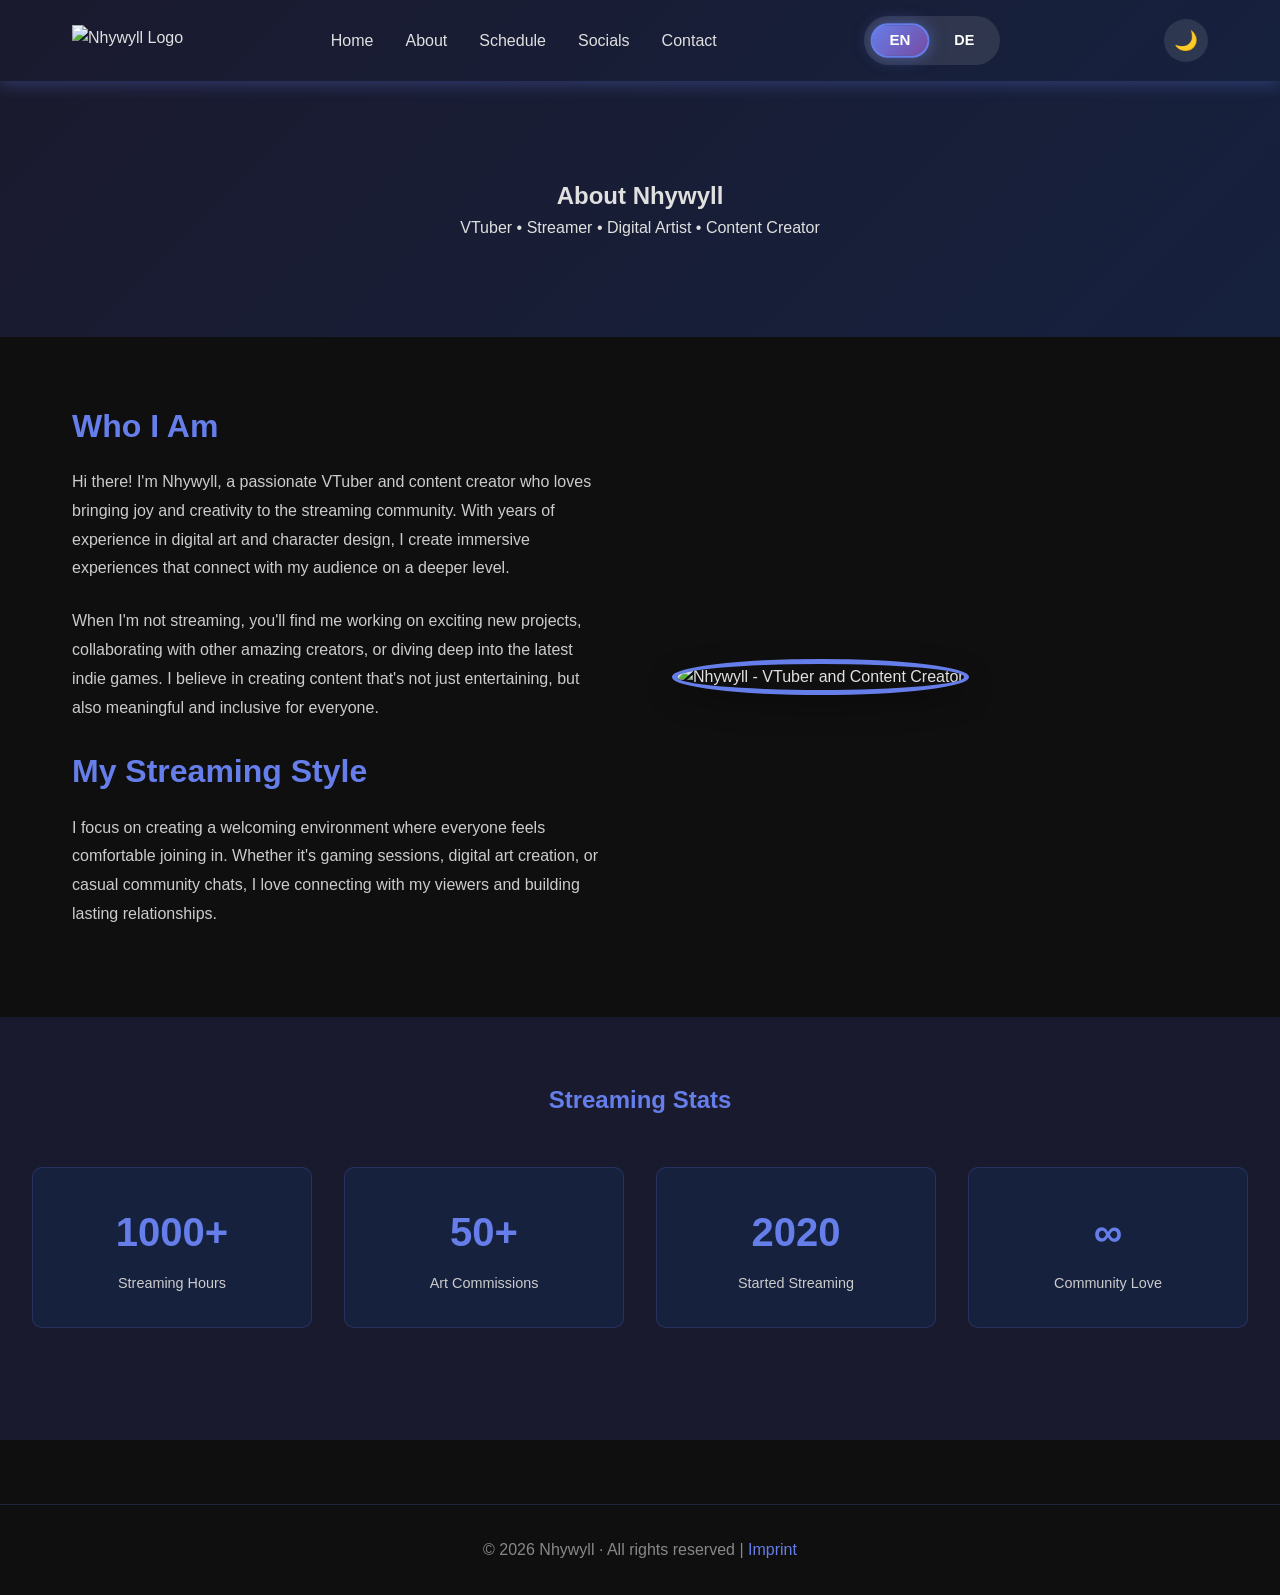
==== about.html @ d64be57c "Add About page, media assets, and nav updates Introduce a new about.html with profile, stats and her" ====
<!DOCTYPE html>
<html lang="en">
<head>
    <meta charset="UTF-8">
    <meta name="viewport" content="width=device-width, initial-scale=1.0">
    <meta name="description" content="Learn more about Nhywyll - VTuber, streamer, digital artist, and content creator. Discover my story, streaming style, and creative journey.">
    <meta name="keywords" content="about Nhywyll, VTuber bio, streamer background, digital artist, content creator story">
    <meta name="author" content="Nhywyll">
    <meta name="robots" content="index, follow">
    <link rel="icon" type="image/x-icon" href="images/favicon.ico">
    <link rel="apple-touch-icon" href="images/favicon.png">
    <title>About | Nhywyll</title>
    <link rel="stylesheet" href="styles.css">
    <style>
        .about-hero {
            background: linear-gradient(135deg, var(--bg-secondary) 0%, var(--bg-card) 100%);
            color: var(--text-primary);
            padding: 6rem 2rem;
            text-align: center;
        }

        .about-content {
            display: grid;
            grid-template-columns: 1fr 1fr;
            gap: 4rem;
            align-items: center;
            max-width: 1200px;
            margin: 4rem auto;
            padding: 0 2rem;
        }

        .profile-image {
            width: 300px;
            height: 300px;
            border-radius: 50%;
            object-fit: cover;
            border: 5px solid var(--accent-primary);
            box-shadow: 0 10px 30px rgba(0, 0, 0, 0.3);
            margin: 0 auto;
        }

        .about-text h2 {
            color: var(--accent-primary);
            font-size: 2rem;
            margin-bottom: 1rem;
        }

        .about-text p {
            margin-bottom: 1.5rem;
            line-height: 1.8;
            color: var(--text-secondary);
        }

        .stats {
            display: grid;
            grid-template-columns: repeat(auto-fit, minmax(150px, 1fr));
            gap: 2rem;
            margin: 3rem 0;
        }

        .stat-card {
            background: var(--bg-card);
            padding: 2rem;
            border-radius: 10px;
            border: 1px solid var(--border-color);
            text-align: center;
            transition: transform 0.3s;
        }

        .stat-card:hover {
            transform: translateY(-5px);
        }

        .stat-number {
            font-size: 2.5rem;
            font-weight: bold;
            color: var(--accent-primary);
            margin-bottom: 0.5rem;
        }

        .stat-label {
            color: var(--text-secondary);
            font-size: 0.9rem;
        }

        @media (max-width: 768px) {
            .about-content {
                grid-template-columns: 1fr;
                text-align: center;
            }

            .profile-image {
                width: 250px;
                height: 250px;
            }
        }
    </style>
</head>
<body>
    <header>
        <nav>
            <a href="index.html" style="text-decoration: none;"><img src="images/logo-white.png" alt="Nhywyll Logo" class="logo"></a>
            <ul>
                <li><a href="index.html" data-i18n="nav_home">Home</a></li>
                <li><a href="about.html" data-i18n="nav_about">About</a></li>
                <li><a href="schedule.html" data-i18n="nav_schedule">Schedule</a></li>
                <li><a href="social.html" data-i18n="nav_streams">Socials</a></li>
                <li><a href="contact.html" data-i18n="nav_contact">Contact</a></li>
            </ul>
            <div class="language-switcher">
                <button class="lang-btn active" data-lang="en">EN</button>
                <button class="lang-btn" data-lang="de">DE</button>
            </div>
            <button id="theme-toggle" class="theme-btn" aria-label="Toggle theme" title="Toggle between dark and light theme">🌙</button>
        </nav>
    </header>

    <section class="about-hero">
        <h1>About Nhywyll</h1>
        <p>VTuber • Streamer • Digital Artist • Content Creator</p>
    </section>

    <div class="about-content">
        <div class="about-text">
            <h2>Who I Am</h2>
            <p>Hi there! I'm Nhywyll, a passionate VTuber and content creator who loves bringing joy and creativity to the streaming community. With years of experience in digital art and character design, I create immersive experiences that connect with my audience on a deeper level.</p>

            <p>When I'm not streaming, you'll find me working on exciting new projects, collaborating with other amazing creators, or diving deep into the latest indie games. I believe in creating content that's not just entertaining, but also meaningful and inclusive for everyone.</p>

            <h2>My Streaming Style</h2>
            <p>I focus on creating a welcoming environment where everyone feels comfortable joining in. Whether it's gaming sessions, digital art creation, or casual community chats, I love connecting with my viewers and building lasting relationships.</p>
        </div>

        <div class="profile-section">
            <img src="images/profile.jpg" alt="Nhywyll - VTuber and Content Creator" class="profile-image">
        </div>
    </div>

    <section style="background: var(--bg-secondary); padding: 4rem 2rem; text-align: center;">
        <h2 style="color: var(--accent-primary); margin-bottom: 2rem;">Streaming Stats</h2>
        <div class="stats">
            <div class="stat-card">
                <div class="stat-number">1000+</div>
                <div class="stat-label">Streaming Hours</div>
            </div>
            <div class="stat-card">
                <div class="stat-number">50+</div>
                <div class="stat-label">Art Commissions</div>
            </div>
            <div class="stat-card">
                <div class="stat-number">2020</div>
                <div class="stat-label">Started Streaming</div>
            </div>
            <div class="stat-card">
                <div class="stat-number">∞</div>
                <div class="stat-label">Community Love</div>
            </div>
        </div>
    </section>

    <footer>&copy; 2026 Nhywyll · All rights reserved | <a href="imprint.html" data-i18n="imprint_link">Imprint</a></footer>

    <button class="back-to-top" aria-label="Back to top" title="Scroll to top">↑</button>

    <script src="script.js"></script>
</body>
</html>
---- styles.css ----
* {
    margin: 0;
    padding: 0;
    box-sizing: border-box;
}

/* CSS Custom Properties for Themes */
:root {
    --bg-primary: #0f0f0f;
    --bg-secondary: #1a1a2e;
    --bg-card: #16213e;
    --text-primary: #e0e0e0;
    --text-secondary: #ccc;
    --text-muted: #888;
    --accent-primary: #667eea;
    --accent-secondary: #764ba2;
    --border-color: rgba(102, 126, 234, 0.2);
}

/* Light theme */
.light-theme {
    --bg-primary: #f8f9fa;
    --bg-secondary: #ffffff;
    --bg-card: #f1f3f4;
    --text-primary: #212529;
    --text-secondary: #495057;
    --text-muted: #6c757d;
    --accent-primary: #495057;
    --accent-secondary: #6c757d;
    --border-color: rgba(0, 0, 0, 0.1);
}

/* Accessibility: Focus styles for keyboard navigation */
*:focus {
    outline: 2px solid var(--accent-primary);
    outline-offset: 2px;
}

button:focus,
a:focus,
input:focus,
textarea:focus {
    outline: 3px solid var(--accent-primary);
    outline-offset: 2px;
    box-shadow: 0 0 0 3px rgba(102, 126, 234, 0.3);
}

/* Skip link for screen readers */
.skip-link {
    position: absolute;
    top: -40px;
    left: 6px;
    background: var(--accent-primary);
    color: white;
    padding: 8px;
    text-decoration: none;
    z-index: 1000;
    border-radius: 4px;
}

.skip-link:focus {
    top: 6px;
}

body {
    font-family: 'Segoe UI', Tahoma, Geneva, Verdana, sans-serif;
    line-height: 1.6;
    color: var(--text-primary);
    background: var(--bg-primary);
    transition: background-color 0.3s, color 0.3s;
}

header {
    background: linear-gradient(135deg, var(--bg-secondary) 0%, var(--bg-card) 100%);
    color: var(--text-primary);
    padding: 1rem 0;
    box-shadow: 0 4px 15px rgba(102, 126, 234, 0.3);
    position: sticky;
    top: 0;
    z-index: 100;
}

nav {
    display: flex;
    justify-content: space-between;
    align-items: center;
    max-width: 1200px;
    margin: 0 auto;
    padding: 0 2rem;
}

nav h1 {
    font-size: 1.8rem;
    font-weight: 700;
    background: linear-gradient(135deg, #667eea 0%, #764ba2 100%);
    -webkit-background-clip: text;
    -webkit-text-fill-color: transparent;
    background-clip: text;
    cursor: pointer;
    text-shadow: 0 0 20px rgba(102, 126, 234, 0.5), 0 1px 2px rgba(0, 0, 0, 0.8);
    transition: text-shadow 0.3s ease;
    color: #e0e0e0; /* Fallback for accessibility */
}

nav h1:hover {
    text-shadow: 0 0 30px rgba(102, 126, 234, 0.8), 0 0 40px rgba(118, 75, 162, 0.6), 0 1px 2px rgba(0, 0, 0, 0.8);
}

/* Logo image */
.logo {
    height: 40px;
    width: auto;
    transition: transform 0.3s ease;
}

.logo:hover {
    transform: scale(1.05);
}

nav ul {
    display: flex;
    list-style: none;
    gap: 2rem;
}

nav a {
    color: var(--text-primary);
    text-decoration: none;
    transition: color 0.3s, transform 0.2s;
    font-weight: 500;
    position: relative;
    padding-bottom: 5px;
}

nav a:hover {
    color: var(--accent-primary);
    transform: translateY(-2px);
}

nav a::after {
    content: '';
    position: absolute;
    bottom: 0;
    left: 0;
    width: 0;
    height: 2px;
    background: linear-gradient(90deg, var(--accent-primary), var(--accent-secondary));
    transition: width 0.3s ease;
}

nav a:hover::after {
    width: 100%;
}

nav a:hover {
    color: #667eea;
}

.language-switcher {
    display: flex;
    gap: 0.5rem;
    background: rgba(255,255,255,0.1);
    padding: 0.5rem;
    border-radius: 25px;
}

.theme-btn {
    background: rgba(255,255,255,0.1);
    border: 2px solid transparent;
    color: var(--text-primary);
    padding: 0.5rem;
    border-radius: 50%;
    cursor: pointer;
    font-size: 1.2rem;
    transition: all 0.3s;
    margin-left: 1rem;
}

.theme-btn:hover {
    background: rgba(255,255,255,0.2);
    transform: scale(1.1);
}

.lang-btn {
    background: transparent;
    color: white;
    border: 2px solid transparent;
    padding: 0.4rem 1rem;
    border-radius: 20px;
    cursor: pointer;
    transition: all 0.3s;
    font-weight: 600;
    font-size: 0.9rem;
}

.lang-btn.active {
    background: linear-gradient(135deg, var(--accent-primary), var(--accent-secondary));
    color: white;
    border-color: var(--accent-primary);
    box-shadow: 0 0 15px rgba(102, 126, 234, 0.5);
    transform: scale(1.05);
}

.lang-btn:hover {
    opacity: 0.9;
    transform: scale(1.02);
}

footer {
    background: var(--bg-primary);
    color: var(--text-muted);
    text-align: center;
    padding: 2rem;
    margin-top: 4rem;
    border-top: 1px solid var(--border-color);
}

footer a {
    color: var(--accent-primary);
    text-decoration: none;
    transition: color 0.3s;
}

footer a:hover {
    color: #8ac6ff;
    text-decoration: underline;
}

/* Back to top button */
.back-to-top {
    position: fixed;
    bottom: 2rem;
    right: 2rem;
    background: var(--accent-primary);
    color: white;
    border: none;
    border-radius: 50%;
    width: 50px;
    height: 50px;
    font-size: 1.2rem;
    cursor: pointer;
    opacity: 0;
    visibility: hidden;
    transition: all 0.3s;
    z-index: 1000;
    box-shadow: 0 4px 12px rgba(0, 0, 0, 0.3);
}

.back-to-top.show {
    opacity: 1;
    visibility: visible;
}

.back-to-top:hover {
    background: var(--accent-secondary);
    transform: translateY(-2px);
    box-shadow: 0 6px 16px rgba(0, 0, 0, 0.4);
}

@media (max-width: 768px) {
    nav {
        flex-direction: column;
        gap: 1rem;
    }

    nav ul {
        flex-direction: column;
        gap: 1rem;
        text-align: center;
    }
}
/* Styling für die Social Icons in den Karten */
.social-icon {
    width: 60px;                /* Ein kleines bisschen größer, damit es wirkt */
    height: 60px;
    margin: 0 auto 1.5rem auto; /* Zentriert das Icon und gibt Abstand nach unten */
    display: block;             /* Wichtig für die Zentrierung */
    filter: drop-shadow(0 4px 8px rgba(0, 0, 0, 0.3)); /* Gibt dem Vektor Tiefe */
    transition: transform 0.3s ease; /* Macht das Icon interaktiv */
}

.card:hover .social-icon {
    transform: scale(1.1) rotate(5deg); /* Kleiner Effekt beim Drüberfahren */
}
/* === START Styling für Partner/Affiliate Section === */

.partner-section {
    margin-top: 3rem; /* Abstand nach oben zur Social-Grid */
}

.partner-grid {
    display: grid;
    /* Erstellt genau 2 Spalten, die sich den Platz teilen */
    grid-template-columns: repeat(2, 1fr); 
    gap: 1.5rem; /* Etwas größerer Abstand zwischen den breiten Kacheln */
    justify-content: center; /* Zentriert das Grid, falls der Container breiter ist */
}

/* Die Kacheln sind hier direkt die Links (<a>) */
.partner-card {
    background: var(--bg-card); /* Nutzt dein dunkles Karten-Blau */
    border: 1px solid var(--border-color); /* Lila Rand, wie oben */
    border-radius: 14px;
    padding: 2.5rem; /* Mehr Padding für ein "breiteres" Gefühl */
    text-align: center;
    text-decoration: none; /* Entfernt den Unterstrich vom Link */
    transition: all 0.3s ease;
    display: flex; /* Für die Ausrichtung von Logo und Text */
    flex-direction: column;
    align-items: center;
    justify-content: center;
}

/* Hover-Effekt wie bei den anderen Karten, aber mit Accent-Farbe */
.partner-card:hover {
    background: rgba(102, 126, 234, 0.1); /* Leichtes Lila beim Hover */
    transform: translateY(-5px); /* Kleiner "Lift" */
    border-color: var(--accent-primary);
}

/* Styling für die Logos (Razer & Humble) */
.partner-logo {
    width: auto;               /* Behält das Seitenverhältnis */
    height: 60px;              /* Einheitliche Höhe für beide */
    margin-bottom: 1rem;       /* Abstand zum Text */
    filter: drop-shadow(0 2px 4px rgba(0,0,0,0.3)); /* Gibt Tiefe */
    transition: transform 0.3s ease;
}

/* Zusätzlicher Hover-Effekt für das Logo */
.partner-card:hover .partner-logo {
    transform: scale(1.05); /* Logo wird leicht größer */
}

/* Der Text unter dem Logo */
.partner-text {
    color: #ffd166; /* Deine Gelb-Farbe für "wichtige" Texte */
    font-weight: 600;
    font-size: 1.1rem;
    margin-top: 0.5rem;
}

/* === Responsive Design: Für Handys === */
@media (max-width: 768px) {
    .partner-grid {
        grid-template-columns: 1fr; /* Auf Handys brechen sie untereinander */
        gap: 1rem;
    }
    
    .partner-card {
        padding: 1.5rem; /* Weniger Padding auf kleinen Bildschirmen */
    }
}
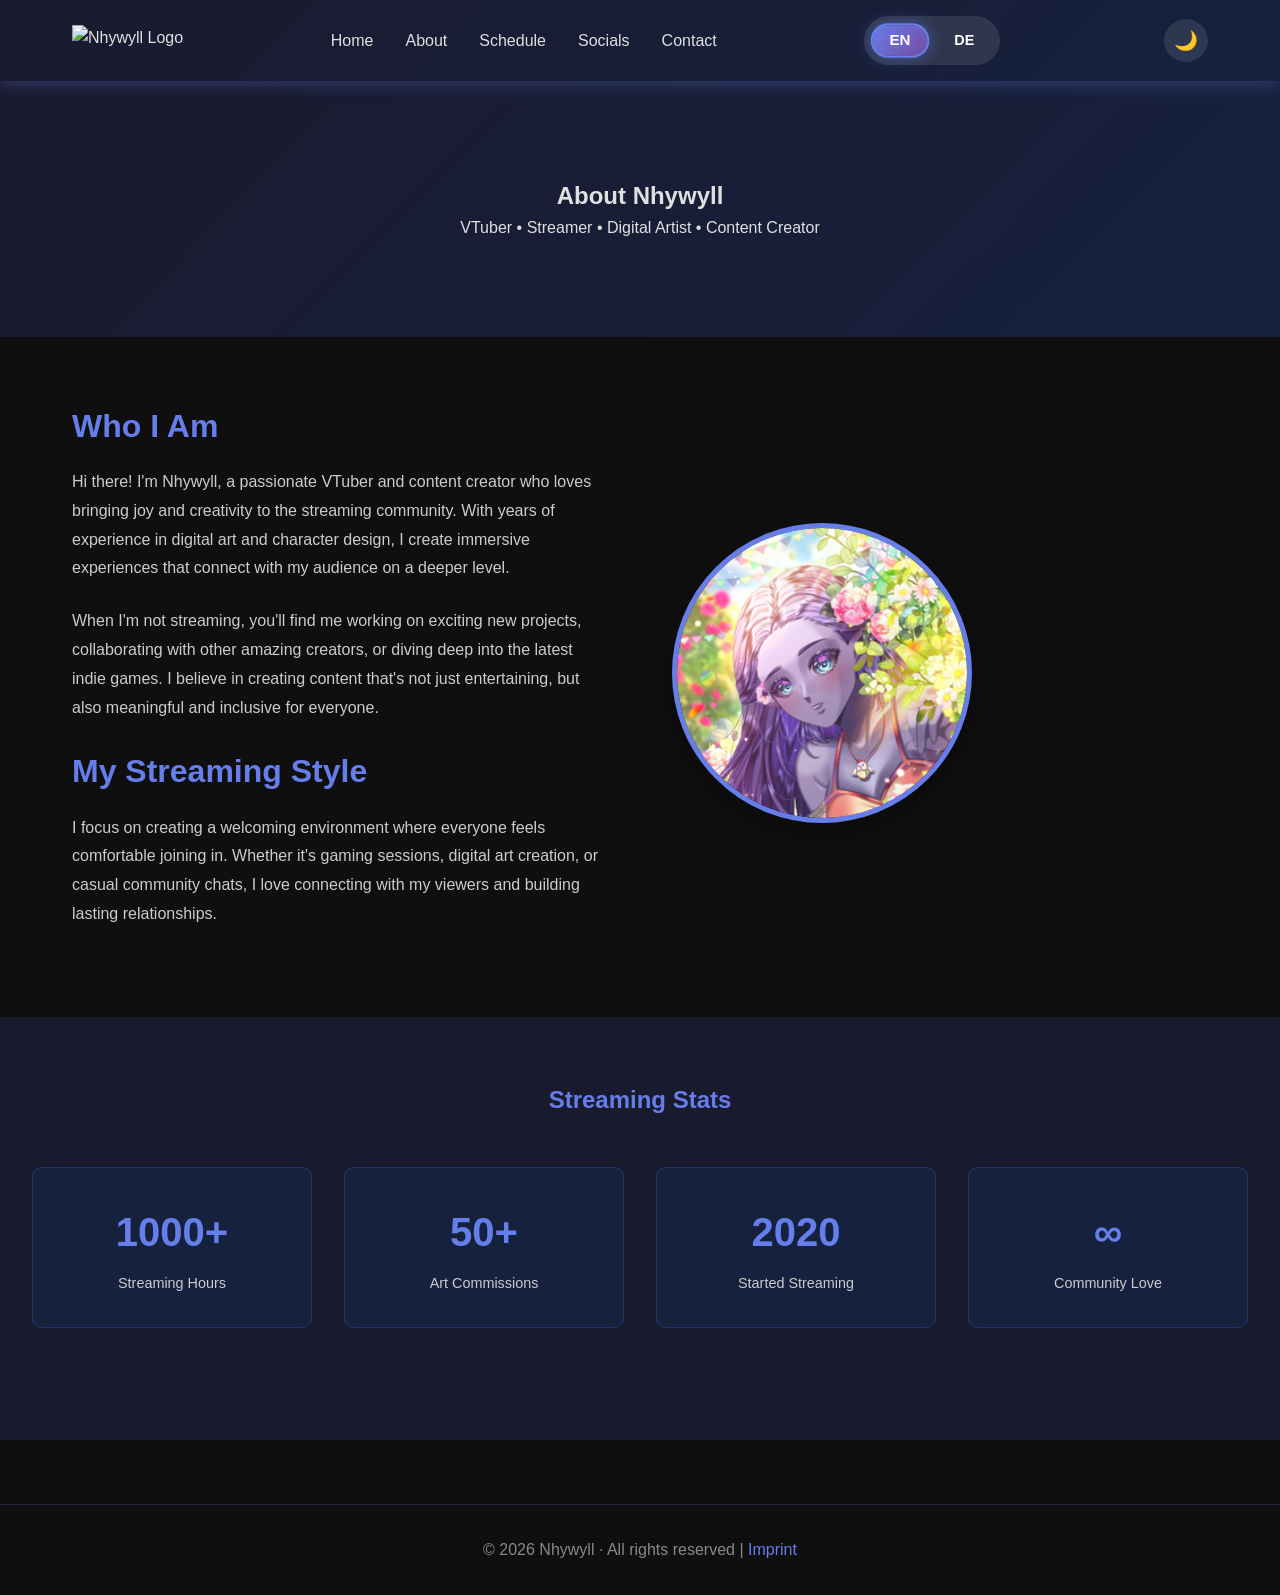
==== commit 23ff451d: "Update header assets, nav links & logo size Replace header logo references to images/logo.png in ind" ====
--- a/about.html
+++ b/about.html
@@ -99,12 +99,12 @@
 <body>
     <header>
         <nav>
-            <a href="index.html" style="text-decoration: none;"><img src="images/logo-white.png" alt="Nhywyll Logo" class="logo"></a>
+            <a href="index.html" style="text-decoration: none;"><img src="images/logo.png" alt="Nhywyll Logo" class="logo"></a>
             <ul>
                 <li><a href="index.html" data-i18n="nav_home">Home</a></li>
                 <li><a href="about.html" data-i18n="nav_about">About</a></li>
                 <li><a href="schedule.html" data-i18n="nav_schedule">Schedule</a></li>
-                <li><a href="social.html" data-i18n="nav_streams">Socials</a></li>
+                <li><a href="links.html" data-i18n="nav_streams">Links</a></li>
                 <li><a href="contact.html" data-i18n="nav_contact">Contact</a></li>
             </ul>
             <div class="language-switcher">
@@ -132,7 +132,7 @@
         </div>
 
         <div class="profile-section">
-            <img src="images/profile.jpg" alt="Nhywyll - VTuber and Content Creator" class="profile-image">
+            <img src="images/For pfp.png" alt="Nhywyll - VTuber and Content Creator" class="profile-image">
         </div>
     </div>
 
--- a/styles.css
+++ b/styles.css
@@ -108,7 +108,7 @@
 
 /* Logo image */
 .logo {
-    height: 40px;
+    height: 100px;
     width: auto;
     transition: transform 0.3s ease;
 }
